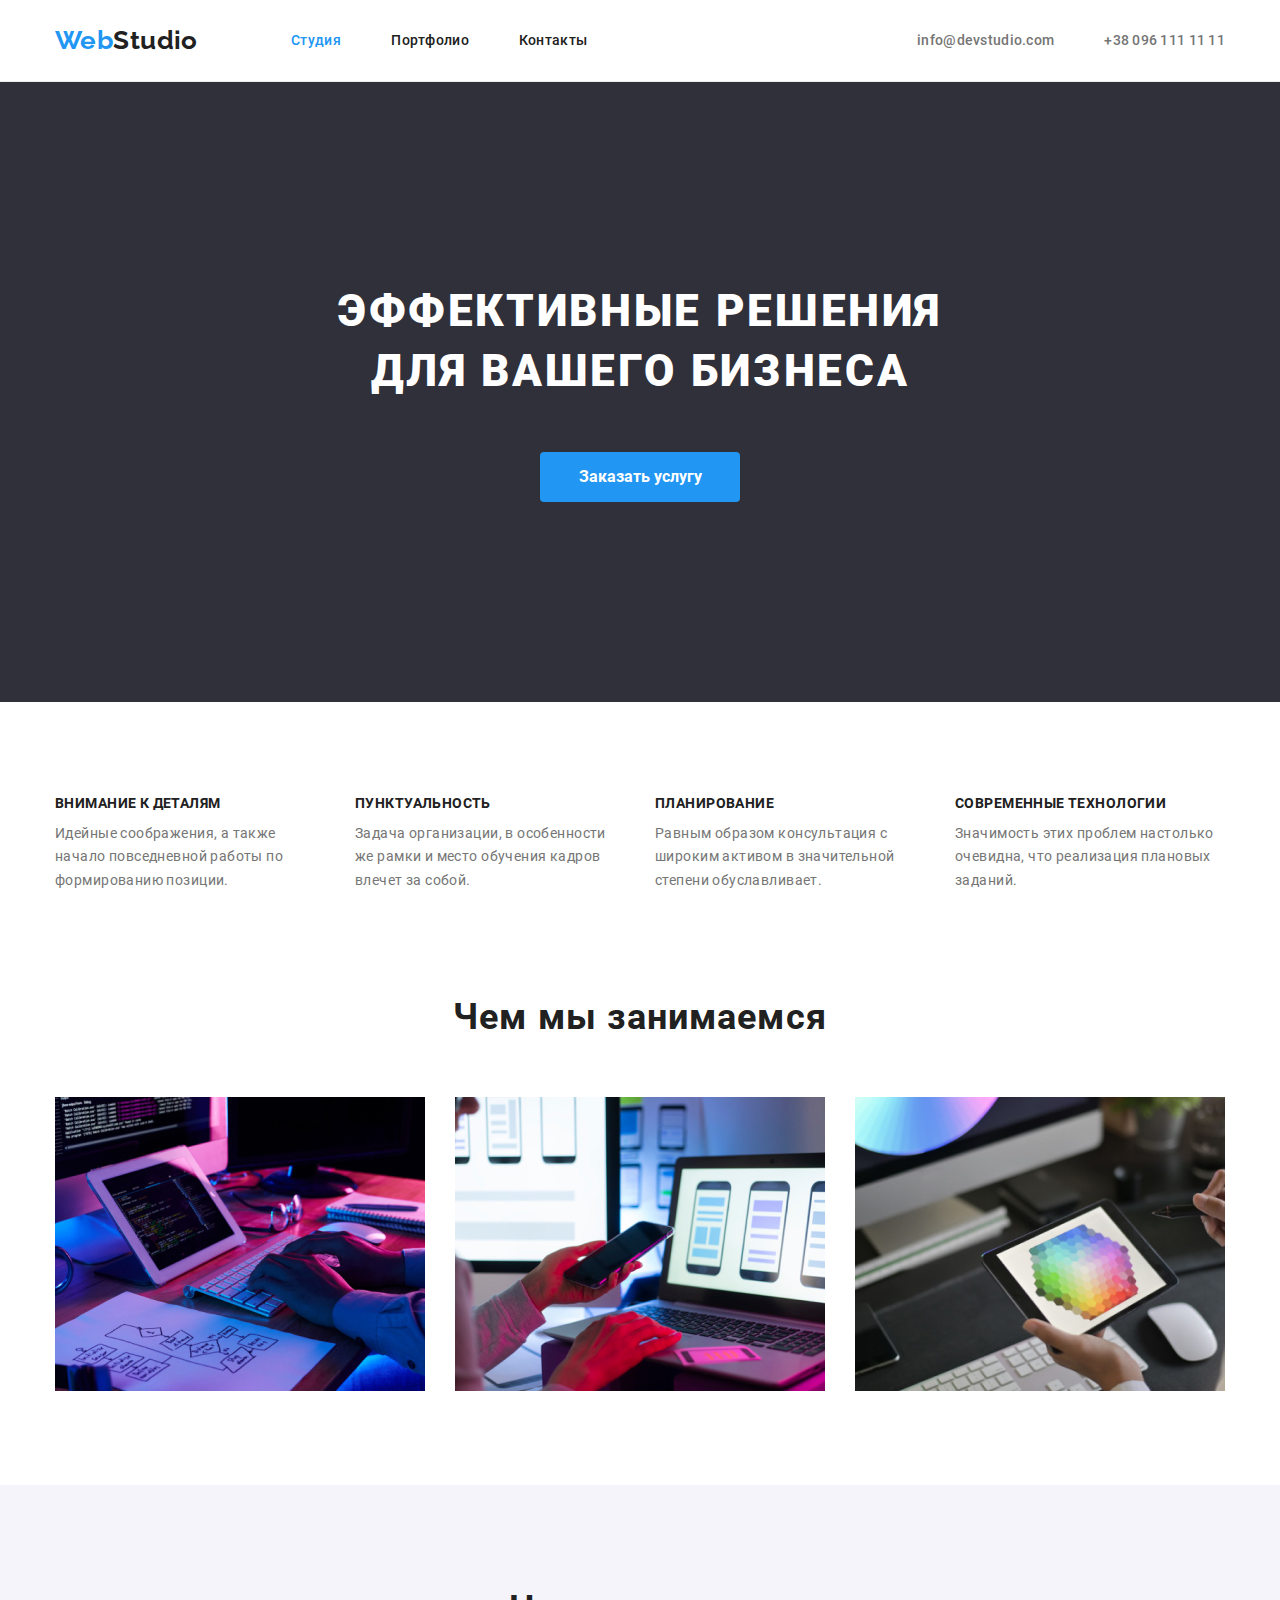
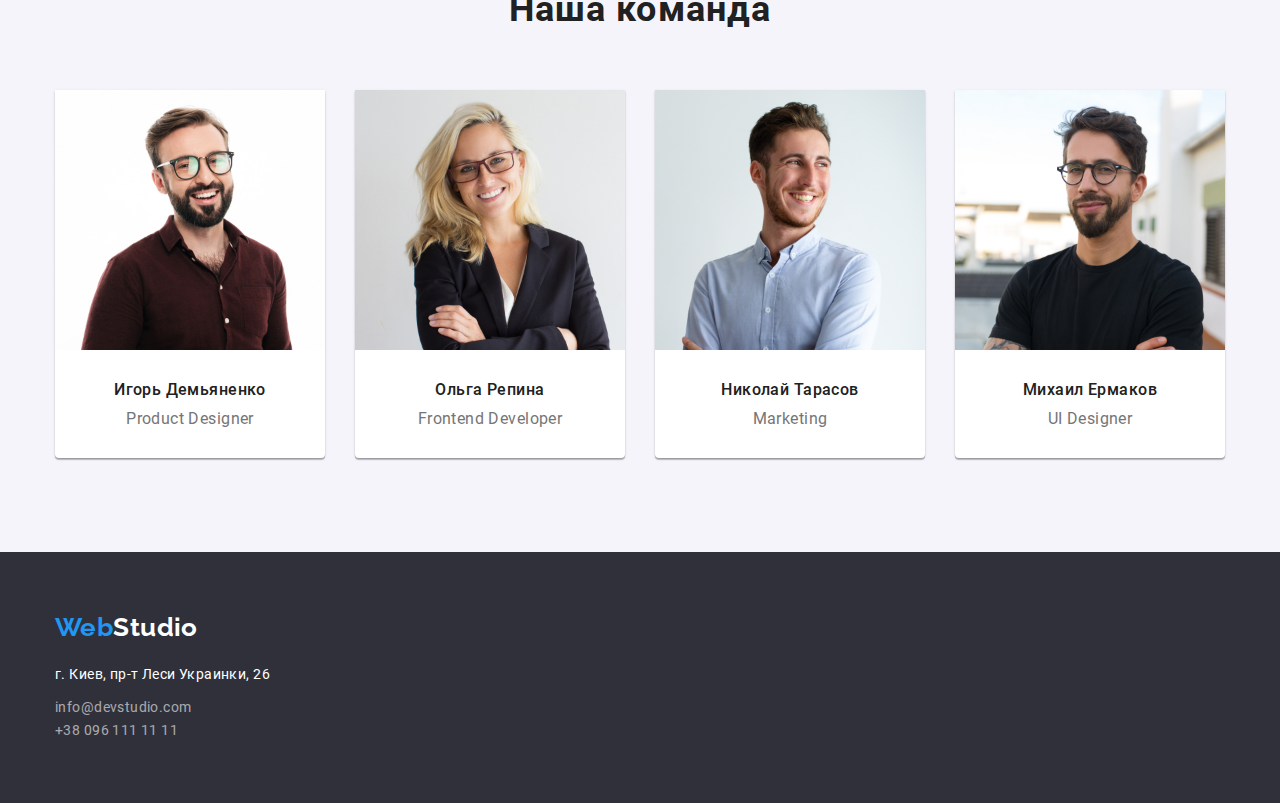
==== index.html @ 4c442d5f "добавлены страницы index.html, portfolio.html и style.css" ====
<!DOCTYPE html>
<html lang="ru">
<head>
    <meta charset="UTF-8">
    <meta name="viewport" content="width=device-width, initial-scale=1.0">
    <title>WebStudio</title>
    <link href="https://fonts.googleapis.com/css2?family=Raleway:wght@700&display=swap" rel="stylesheet">
    <link rel="stylesheet" href="https://cdnjs.cloudflare.com/ajax/libs/modern-normalize/1.0.0/modern-normalize.min.css">
    <link rel="stylesheet" href="css/style.css">
</head>
<body>
 <!--Навигация-->
    <header class="header-nav">
        <div class="container">
            <nav class="container-nav">
                <a href="index.html" class="logo-web">Web<span class="logo-studio">Studio</span></a>
                <ul class="site-nav">
                    <li class="site-nav-item"><a href="index.html" class="link site-nav-link-current">Студия</a></li>
                    <li class="site-nav-item"><a href="portofolio.html" class="link site-nav-link">Портфолио</a></li>
                    <li class="site-nav-item"><a href="#contacts" class="link site-nav-link">Контакты</a></li>
                </ul>
            </nav>   
                <ul class="header-contacts">
                    <li class="header-contacts-item"><a href="mailto:info@devstudio.com" class="link header-contacts-link">info@devstudio.com</a></li>
                    <li class="header-contacts-item"><a href="telto:+380961111111" class="link header-contacts-link">+38 096 111 11 11</a></li>
                </ul>
        </div>
    </header>
<main>
    
<!--Шапка-->

<section class="hero"> 
    <div class="container-hero">
        <h1 class="hero-title">Эффективные решения <br/>для вашего бизнеса</h1>
        <button class="hero-button">Заказать услугу</button>
    </div>
</section>

<!--Особенности-->
    <section class="details">
        <div class="container">
            <h2 hidden> Details List</h2>
            <ul class="details-list">
                <li class="item">
                    <h3 class="details-list-title">Внимание к деталям</h3>
                    <p class="details-list-descr">Идейные соображения, а также начало повседневной работы по формированию позиции.</p>
                </li>
                <li class="item">
                    <h3 class="details-list-title">Пунктуальность</h3>
                    <p class="details-list-descr">Задача организации, в особенности же рамки и место обучения кадров влечет за собой.</p>
                </li>
                <li class="item">
                    <h3 class="details-list-title">Планирование</h3>
                    <p class="details-list-descr">Равным образом консультация с широким активом в значительной степени обуславливает.</p>
                </li>
                <li class="item">
                    <h3 class="details-list-title">Современные технологии</h3>
                    <p class="details-list-descr">Значимость этих проблем настолько очевидна, что реализация плановых заданий.</p>
                </li>
            </ul>
        </div>
    </section>

<!--Чем мы занимаемся-->
<section class="works">
   <div class="container">
    <h2 class="section-title">Чем мы занимаемся</h2>
    <ul class="work-img">
        <li class="item">
            <img src="./img/img1.jpg" alt="Работа в офисе за компьютером" width="370">
        </li>
        <li class="item">
            <img src="./img/img2.jpg" alt="Веб дизайн приложений на телефон" width="370">
        </li>
        <li class="item">
            <img src="./img/img3.jpg" alt="Разработка веб дизайна на планшете" width="370">
        </li>
    </ul>
   </div> 
</section>
    
<!--Наша команда-->
<section class="section-team">
    <div class="container">
    <h2 class="section-title">Наша команда</h2>
    <ul class="team-list">
        <li class="item">
            <img src="./img/img-igor.jpg" alt="Игорь Демьяненко" width="270">
            <h3 class="team-list-title">Игорь Демьяненко</h3>
            <p class="team-list-position">Product Designer</p>
        </li>
        <li class="item">
            <img src="./img/img-olga.jpg" alt="Ольга Репина" width="270">
            <h3 class="team-list-title">Ольга Репина</h3>
            <p class="team-list-position">Frontend Developer</p>
        </li>
        <li class="item">
            <img src="./img/img-nik.jpg" alt="Николай Тарасов" width="270">
            <h3 class="team-list-title">Николай Тарасов</h3>
            <p class="team-list-position">Marketing</p>
        </li>
        <li class="item">
            <img src="./img/img-mike.jpg" alt="Михаил Ермаков" width="270">
            <h3 class="team-list-title">Михаил Ермаков</h3>
            <p class="team-list-position">UI Designer</p>
        </li>
    </ul>
    </div>
</section>

<!--Подвал страницы-->
</main>
<footer class="footer">
    <div class="container">
        <div class="footer-content">
            <a class="logo-web" href="index.html">Web<span class="logo-footer">Studio</span></a>

    <!--Контакты и адрес-->

        <address id="contacts">
            <p class="address"> г. Киев, пр-т Леси Украинки, 26 </p>
            <ul class="site-contacts">
                <li class="site-contacts-item"><a href="mailto:info@devstudio.com" class="link site-contacts-link-2">info@devstudio.com</a></li>
                <li class="site-contacts-item"><a href="telto:+380961111111" class="link site-contacts-link-2">+38 096 111 11 11</a></li>
            </ul>
        </address>
        </div>
</footer>
</body>
</html>
---- css/style.css ----
/* roboto-regular - latin_cyrillic */
@font-face {
    font-family: 'Roboto';
    font-style: normal;
    font-weight: 400;
    src: url('../fonts/roboto-v20-latin_cyrillic-regular.eot'); 
    src: local('Roboto'), local('Roboto-Regular'),
         url('../fonts/roboto-v20-latin_cyrillic-regular.eot?#iefix') format('embedded-opentype'), 
         url('../fonts/roboto-v20-latin_cyrillic-regular.woff2') format('woff2'), 
         url('../fonts/roboto-v20-latin_cyrillic-regular.woff') format('woff'), 
         url('../fonts/roboto-v20-latin_cyrillic-regular.ttf') format('truetype'), 
         url('../fonts/roboto-v20-latin_cyrillic-regular.svg#Roboto') format('svg'); 
  }
  /* roboto-500 - latin_cyrillic */
  @font-face {
    font-family: 'Roboto';
    font-style: normal;
    font-weight: 500;
    src: url('../fonts/roboto-v20-latin_cyrillic-500.eot'); 
    src: local('Roboto Medium'), local('Roboto-Medium'),
         url('../fonts/roboto-v20-latin_cyrillic-500.eot?#iefix') format('embedded-opentype'), 
         url('../fonts/roboto-v20-latin_cyrillic-500.woff2') format('woff2'), 
         url('../fonts/roboto-v20-latin_cyrillic-500.woff') format('woff'), 
         url('../fonts/roboto-v20-latin_cyrillic-500.ttf') format('truetype'), 
         url('../fonts/roboto-v20-latin_cyrillic-500.svg#Roboto') format('svg'); 
  }
  /* roboto-700 - latin_cyrillic */
  @font-face {
    font-family: 'Roboto';
    font-style: normal;
    font-weight: 700;
    src: url('../fonts/roboto-v20-latin_cyrillic-700.eot');
    src: local('Roboto Bold'), local('Roboto-Bold'),
         url('../fonts/roboto-v20-latin_cyrillic-700.eot?#iefix') format('embedded-opentype'), 
         url('../fonts/roboto-v20-latin_cyrillic-700.woff2') format('woff2'), 
         url('../fonts/roboto-v20-latin_cyrillic-700.woff') format('woff'), 
         url('../fonts/roboto-v20-latin_cyrillic-700.ttf') format('truetype'), 
         url('../fonts/roboto-v20-latin_cyrillic-700.svg#Roboto') format('svg'); 
  }
  /* roboto-900 - latin_cyrillic */
  @font-face {
    font-family: 'Roboto';
    font-style: normal;
    font-weight: 900;
    src: url('../fonts/roboto-v20-latin_cyrillic-900.eot'); 
    src: local('Roboto Black'), local('Roboto-Black'),
         url('../fonts/roboto-v20-latin_cyrillic-900.eot?#iefix') format('embedded-opentype'), 
         url('../fonts/roboto-v20-latin_cyrillic-900.woff2') format('woff2'), 
         url('../fonts/roboto-v20-latin_cyrillic-900.woff') format('woff'), 
         url('../fonts/roboto-v20-latin_cyrillic-900.ttf') format('truetype'), 
         url('../fonts/roboto-v20-latin_cyrillic-900.svg#Roboto') format('svg'); 
  }

:root {
    --main-text-color:#757575;
    --accent-color:  #2196F3;
    --black: #212121;
    --white: #FFFFFF;
    --dark-bg: #2F303A;
    --grey-bg: #F5F4FA;
   }

 html{
    box-sizing: border-box;
}

*,*::before,
*::after{
    box-sizing: inherit;
}

* {
    margin: 0;
    padding: 0;
}

body{
    font-family: "Roboto", sans-serif;
    font-size: 14px;
    line-height: 1.71;
    letter-spacing: 0.03em;
    
    color: var(--main-text-color);
    align-items: center;
    text-align: center;
}

li{
    list-style: none;
}

.container{
    margin-left: auto;
    margin-right: auto;
    width: 1200px;
    padding-left: 15px;
    padding-right: 15px;    
}

.header-nav{
    padding-top: 25px;
    padding-bottom: 25px;

    background-color: var(--white);
    border-bottom: 1px solid #ECECEC;
}

.link {
    color: inherit;
    text-decoration: none;
}

.link:hover,
.link:focus {
    color: var(--accent-color);
}

.section-title {
    font-weight: bold;
    font-size: 36px;
    margin-bottom: 50px;
    line-height: 1.67;
    text-align: center;
    letter-spacing: 0.03em;
   
    color: var(--black);
}

img {
    display: block;
    height: auto;
    }

    /*logo*/

.logo-web {
    display: flex;
       
    font-family: "Raleway", sans-serif;
    font-weight: bold;
    font-size: 26px;
    line-height: 1.19;

    color: var(--accent-color); 
    list-style: none;  
    text-decoration: none; 
}

.header-nav .container{
    display: flex;
    align-items: center;

}

.container-nav{
    display: flex;
    align-items: center;

    background-color: var(--white);
}

.logo-studio{
    color: var(--black);
}

.logo-footer{
    color: var(--white);
}
    /*site navigation header*/
.site-nav{
    display: flex;
    margin-left:93px;
}

.site-nav-link {
    font-weight: 500;
    font-size: 14px;
    line-height: 1.14;
    letter-spacing: 0.02em;
    
    color: var(--black);
}

.site-nav-link-current {
    color: var(--accent-color);
}

.site-nav-item{
    display: block;
    margin-right: 50px;
    font-weight: 500;
}

.site-nav-item:last-child{
    margin: 0px;
}    

/*contacts*/

.header-contacts{
    display: flex;
    margin-left: auto;
}

.header-contacts-item:not(:last-child){
    margin-right: 50px;
}

.header-contacts-link {
    font-style: normal;
    font-weight: 500;
    font-size: 14px;
    line-height: 1.14;
    letter-spacing: 0.02em;

}
.site-contacts{
    display: flex;
    flex-direction: column;
    text-align: left;
    margin-top: 9px;
}


.site-contacts-link {
    font-style: normal;
    font-weight: 500;
    font-size: 14px;
    line-height: 1.14;
    letter-spacing: 0.02em;

}
.site-contacts-link-2{
    font-style: normal;
    font-size: 14px;
    line-height: 1.71;
    color: rgba(255, 255, 255, 0.6);
}
    /* hero */
.hero-title {
    font-weight: 900;
    font-size: 44px;
    line-height: 1.36;
     /*text-align: center;*/
    letter-spacing: 0.06em;
    text-transform: uppercase;
    color: var(--white);
    margin-top: 0px;
    margin-bottom: 50px;
}
    
.hero-button{
    font-family: "Roboto", sans-serif;
    color: var(--white);
    background-color: var(--accent-color);
    display: inline-block;
    text-decoration: none;
    font-weight: 700;
    font-size: 16px;
    line-height: 1.87;
    /* text bg */
    align-items: center;
    /*text-align: center;*/
    border-radius: 4px;
    border:none;
    padding: 10px 32px;
    height: 50px;
    min-width: 200px;
}

.hero{
    text-align: center;
    padding-top: 200px;
    padding-bottom: 200px;

    background-color: var(--dark-bg);
}
footer{
    padding-top: 60px;
    padding-bottom: 60px;

    background-color: var(--dark-bg);
}

    /*Details List*/
.details{
    padding-top: 94px;
    padding-bottom: 94px;
}

.details-list{
    display: flex;
    flex-wrap: wrap;
}

.details-list-title{
    font-weight: bold;
    font-size: 14px;
    line-height: 1.14;
    text-transform: uppercase;
    text-align: left;
    margin-top: 0px;
    margin-bottom: 10px;
    
    color: var(--black)
}

.details-list-descr{
    margin: 0;
    font-weight: 400;
    font-size: 14px;
    line-height: 1.71;
    letter-spacing: 0.03em;
    width: 270px;
    text-align: left;
}

.details-list .item{
    width: 270px;
    margin-right: 30px;
}

.details-list .item:last-child{
    margin-right: 0px;
}

/* Team list*/

.team-list{
    display: flex;
    flex-wrap: wrap;
    justify-content: space-between;
    padding: 0;
}    
    
.team-list .item{
   background-color: var(--white);
   padding-bottom: 30px;

    box-shadow: 0px 1px 3px rgba(0, 0, 0, 0.12), 0px 1px 1px rgba(0, 0, 0, 0.14), 0px 2px 1px rgba(0, 0, 0, 0.2);
    border-radius: 0px 0px 4px 4px;
}

.team-list-title{
    font-weight: 500;
    font-size: 16px;
    line-height: 1.19;
    margin-bottom: 10px;
    margin-top: 30px;
    
    color: var(--black);
}

.team-list-position{
    font-size: 16px;
    line-height: 1.19; 
    }


    /*Bg Team list*/    
.section-team {
    padding-bottom: 94px;
    padding-top: 94px;
    
    background-color: var(--grey-bg);
}

    /*address*/
.address{
    display: flex;
    flex-direction: column;
    font-style: normal;
    font-size: 14px;
    line-height: 1.71;
    text-align: left;

    color: var(--white);
}
.contacts{
    margin-top: 20px;
}

.footer-content{
    width: 270px;
}

.footer .logo-web{
    margin-bottom: 20px;
}

.footer .site-contacts-link-2{
    margin-bottom: 9px;
}

.project-types-button{
    font-family: "Roboto", sans-serif;
    font-weight: 500;
    font-size: 16px;
    line-height: 1.62;
    color:var(--black);
/* button project types bg */
   background-color: var(--grey-bg);
   border-radius: 4px;
   border:none;
   padding: 6px 22px;
}

.project-types-button:hover,
.project-types-button:focus{
    background-color: var(--accent-color);
    color: var(--white);
}

.project-name{
    font-weight: bold;
    font-size: 18px;
    line-height: 2;
    letter-spacing: 0.06em;
    color: var(--black);
}

.project-class{
    font-size: 16px;
    line-height: 1.87;
}
.work-img{
    display: flex;
    justify-content: space-between;   
}
.work-img .item {
    display: inline-block;
}

.works{
    padding-bottom: 94px;
}

.projects{
    padding-top: 94px;
    padding-bottom: 94px;
}

.project-types-list{
    display: flex;
    justify-content: center;
    margin-bottom: 50px;
}
.project-types-list .item-btn:not(:last-child){
    margin-right: 8px;
}

.project-img{
    display: flex;
    flex-wrap: wrap;
    justify-content: space-between;

    padding: 0;
    list-style: none;
}

.project-img .item{
      
}

.project-content{
    text-align: left;
    padding: 20px 24px;
    margin-bottom: 30px;

    border-right: 1px solid #EEEEEE;
    border-bottom: 1px solid #EEEEEE;
    border-left: 1px solid #EEEEEE;   
}
.project-img .item:nth-child(3n){
    margin-right: 0px;
}

.project-img .item:nth-last-child(-n + 3) {
    margin-bottom: 0px;
}
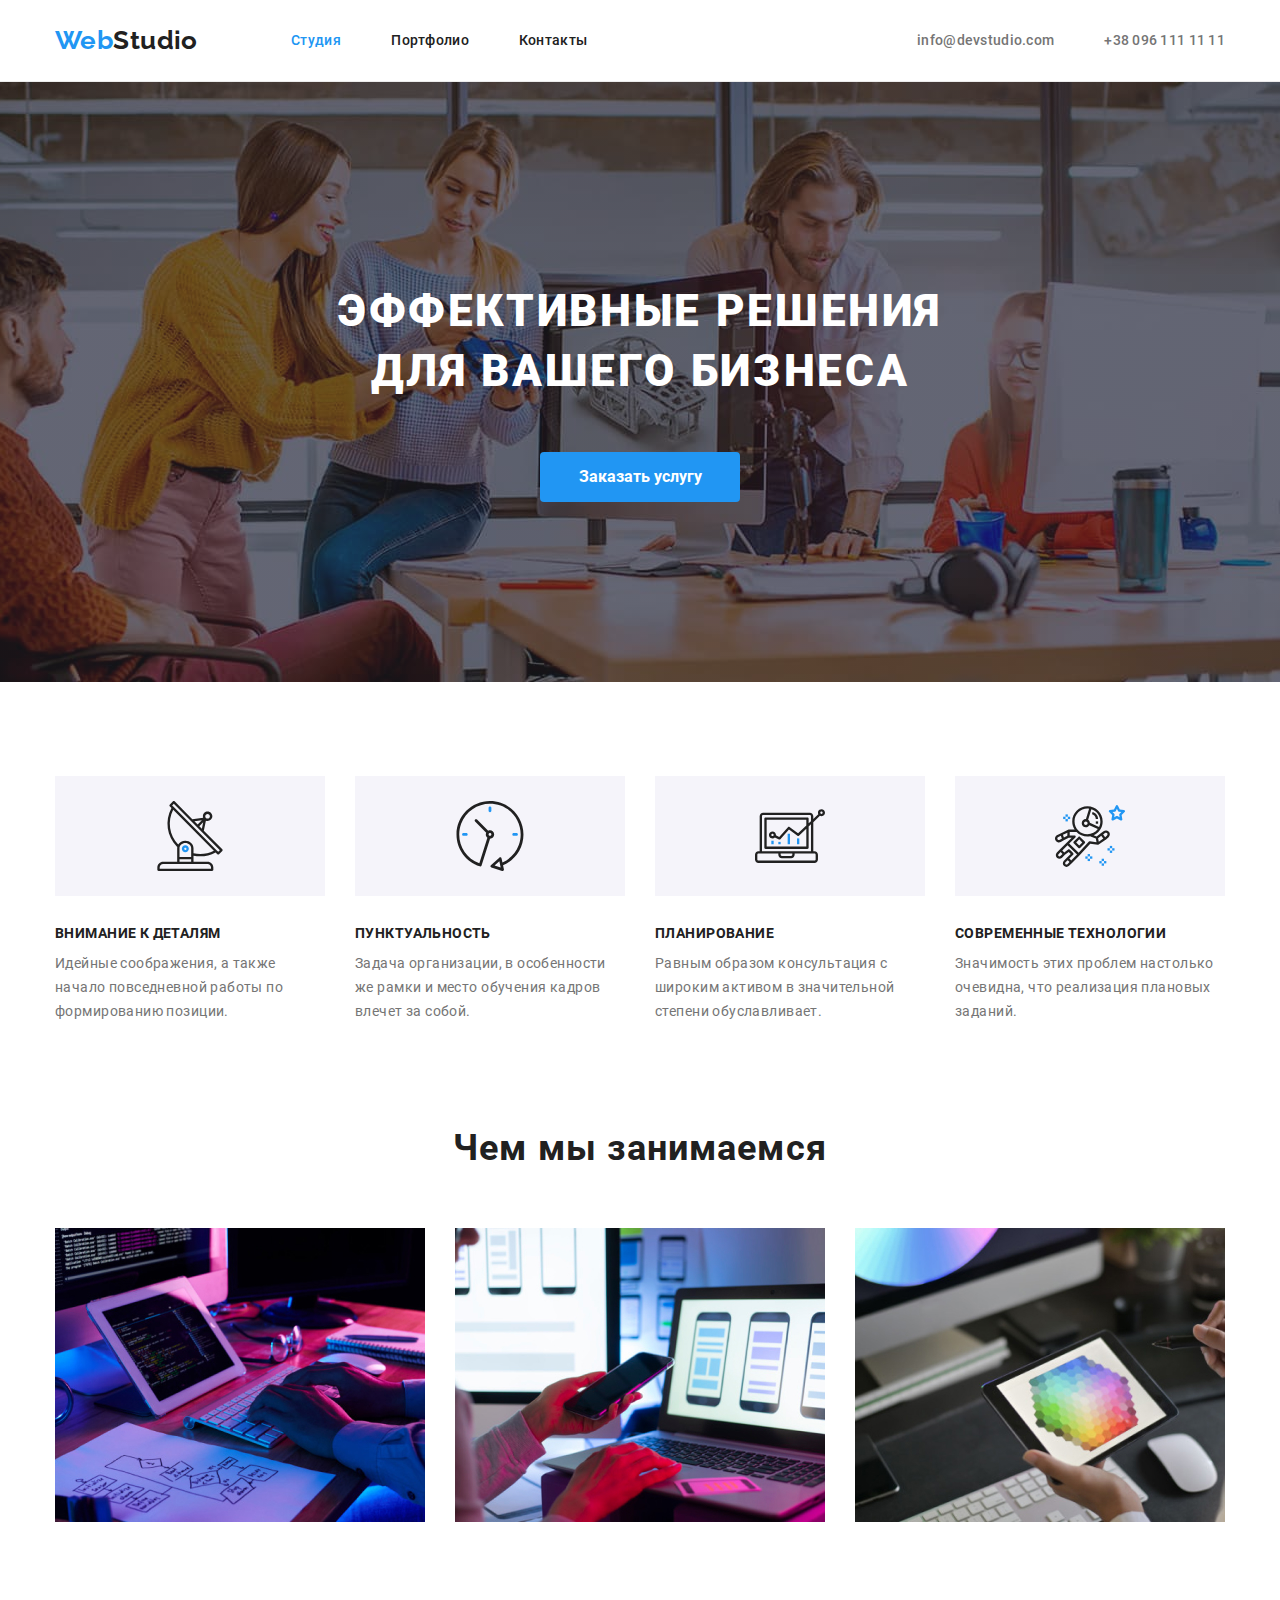
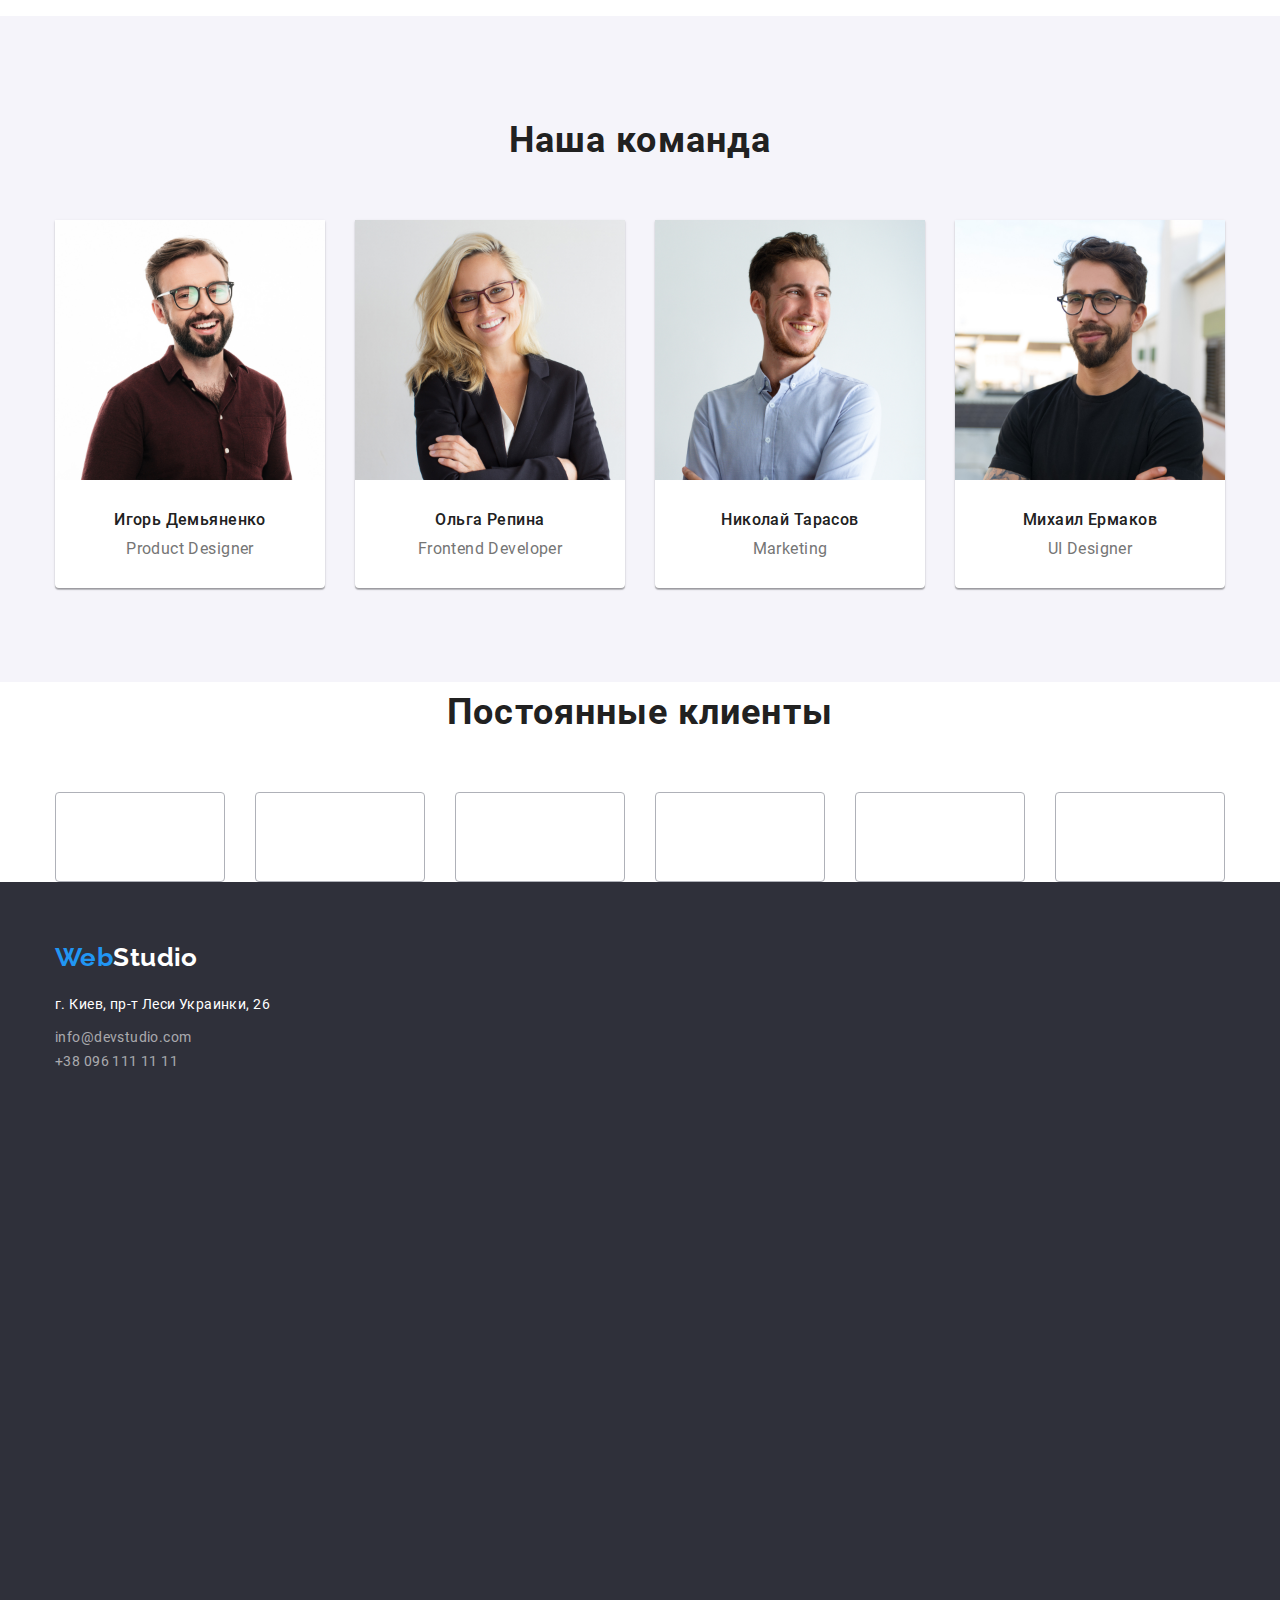
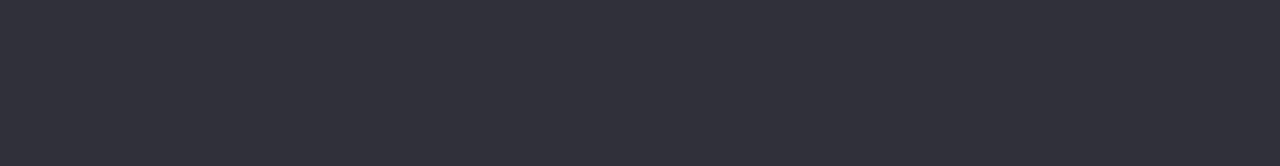
==== commit 85a2bce6: "футер с линками" ====
--- a/index.html
+++ b/index.html
@@ -21,7 +21,11 @@
                 </ul>
             </nav>   
                 <ul class="header-contacts">
-                    <li class="header-contacts-item"><a href="mailto:info@devstudio.com" class="link header-contacts-link">info@devstudio.com</a></li>
+                    <li class="header-contacts-item">
+                        <a href="mailto:info@devstudio.com" class="link header-contacts-link">info@devstudio.com
+                        </a>
+                        
+                    </li>
                     <li class="header-contacts-item"><a href="telto:+380961111111" class="link header-contacts-link">+38 096 111 11 11</a></li>
                 </ul>
         </div>
@@ -109,8 +113,60 @@
     </div>
 </section>
 
+ <!-- Clients -->
+        <section class="section clients">
+            <div class="container">
+                <h2 class="section-title">Постоянные клиенты</h2>
+
+                <ul class="clients-list list">
+                    <li class="item">
+                        <a href="#" class="clients-link link">
+                            <svg class="icon" width="44" height="50">
+                                <use href="./images/sprite.svg#icon-client-logo-1"></use>
+                            </svg>
+                        </a>
+                    </li>
+                    <li class="item">
+                        <a href="#" class="clients-link link">
+                            <svg class="icon" width="40" height="52">
+                                <use href="./images/sprite.svg#icon-client-logo-2"></use>
+                            </svg>
+                        </a>
+                    </li>
+                    <li class="item">
+                        <a href="#" class="clients-link link">
+                            <svg class="icon" width="42" height="42">
+                                <use href="./images/sprite.svg#icon-client-logo-3"></use>
+                            </svg>
+                        </a>
+                    </li>
+                    <li class="item">
+                        <a href="#" class="clients-link link">
+                            <svg class="icon" width="80" height="42">
+                                <use href="./images/sprite.svg#icon-client-logo-4"></use>
+                            </svg>
+                        </a>
+                    </li>
+                    <li class="item">
+                        <a href="#" class="clients-link link">
+                            <svg class="icon" width="60" height="48">
+                                <use href="./images/sprite.svg#icon-client-logo-5"></use>
+                            </svg>
+                        </a>
+                    </li>
+                    <li class="item">
+                        <a href="#" class="clients-link link">
+                            <svg class="icon" width="88" height="46">
+                                <use href="./images/sprite.svg#icon-client-logo-6"></use>
+                            </svg>
+                        </a>
+                    </li>
+                </ul>
+            </div>
+        </section>
+    </main>
 <!--Подвал страницы-->
-</main>
+
 <footer class="footer">
     <div class="container">
         <div class="footer-content">
@@ -126,6 +182,40 @@
             </ul>
         </address>
         </div>
+        
+        <div class="social-links">
+            <ul class="social icons">
+                <li class="social-item">
+                    <a class="social-link footer-social link" href="https://www.instagram.com/" target="blank"> 
+                        <svg class="icon" >
+                            <use href="./images/sprite.svg#icon-instagram"></use>
+                        </svg>
+                    </a>
+                </li>
+                <li class="social-item">
+                    <a class="social-link footer-social link" href="https://twitter.com/?lang=uk" target="blank"> 
+                        <svg class="icon">
+                            <use href="./images/sprite.svg#icon-twitter"></use>
+                        </svg>
+                    </a>
+                </li>
+                <li class="social-item">
+                    <a class="social-link footer-social link" href="https://www.facebook.com/" target="blank"> 
+                        <svg class="icon" >
+                            <use href="./images/sprite.svg#icon-facebook"></use>
+                        </svg>
+                    </a>
+                </li>
+                <li class="social-item">
+                    <a class="social-link footer-social link" href="https://www.linkedin.com/" target="blank"> 
+                        <svg class="icon" >
+                            <use href="./images/sprite.svg#icon-linkedin"></use>
+                        </svg>
+                    </a>
+                </li>
+            </ul>
+        </div>
+    </div>
 </footer>
 </body>
 </html>--- a/css/style.css
+++ b/css/style.css
@@ -58,6 +58,7 @@
     --white: #FFFFFF;
     --dark-bg: #2F303A;
     --grey-bg: #F5F4FA;
+    --icon-fill-color: #afb1b8;
    }
 
  html{
@@ -269,11 +270,27 @@
 }
 
 .hero{
-    text-align: center;
+    height: 600px;
+    max-width: 1600px;
+    margin-left: auto;
+    margin-right: auto;
+    
     padding-top: 200px;
     padding-bottom: 200px;
 
+    text-align: center;
+
     background-color: var(--dark-bg);
+
+      background-image: linear-gradient(
+      to right,
+      rgba(47, 48, 58, 0.4),
+      rgba(47, 48, 58, 0.4)
+    ), url(../img/hero-background.jpg);
+
+    background-repeat: no-repeat;
+    background-position: center;
+    background-size: cover;
 }
 footer{
     padding-top: 60px;
@@ -324,6 +341,35 @@
     margin-right: 0px;
 }
 
+.details-list .item::before{
+    display: flex;
+    content:'';
+    width: 270px;
+    height: 120px;  
+
+    margin-bottom: 30px;
+    
+    background-repeat: no-repeat;
+    background-position: center;
+    background-color: var(--grey-bg);
+   }
+
+   .details-list .item:nth-child(1)::before{
+       background-image: url(../img/icons-1-page/antenna\ 1.svg);
+   }
+
+   .details-list .item:nth-child(2)::before{
+    background-image: url(../img/icons-1-page/clock\ 1.svg);
+    }
+
+    .details-list .item:nth-child(3)::before{
+    background-image: url(../img/icons-1-page/diagram\ 1.svg);
+    }
+
+    .details-list .item:nth-child(4)::before{
+        background-image: url(../img/icons-1-page/astronaut\ 1.svg)
+    }
+
 /* Team list*/
 
 .team-list{
@@ -365,6 +411,48 @@
     background-color: var(--grey-bg);
 }
 
+/* Clients */
+
+.clients-list {
+    display: flex;
+    flex-wrap: wrap;
+  }
+  
+  .clients-list .item {
+    margin-right: 30px;
+    margin-bottom: 30px;
+  }
+  
+  .clients-list .item:nth-child(6n) {
+    margin-right: 0;
+  }
+  
+  .clients-list .item:nth-last-child(-n + 6) {
+    margin-bottom: 0;
+  }
+  
+  .clients-link {
+    display: flex;
+    align-items: center;
+    justify-content: center;
+  
+    width: 170px;
+    height: 90px;
+    border: 1px solid var(--icon-fill-color);
+    border-radius: 4px;
+  
+    color: var(--icon-fill-color);
+  }
+  
+  .clients-link .icon {
+    fill: currentColor;
+  }
+  
+  .clients-link:hover,
+  .clients-link:focus {
+    border-color: var(--accent-color);
+    color: var(--accent-color);
+  }
     /*address*/
 .address{
     display: flex;
@@ -458,10 +546,6 @@
     list-style: none;
 }
 
-.project-img .item{
-      
-}
-
 .project-content{
     text-align: left;
     padding: 20px 24px;
@@ -478,3 +562,13 @@
 .project-img .item:nth-last-child(-n + 3) {
     margin-bottom: 0px;
 }
+
+
+.social-links{
+    display: flex;
+    justify-content: center;
+}
+
+.social-item .link{
+    fill: red;
+}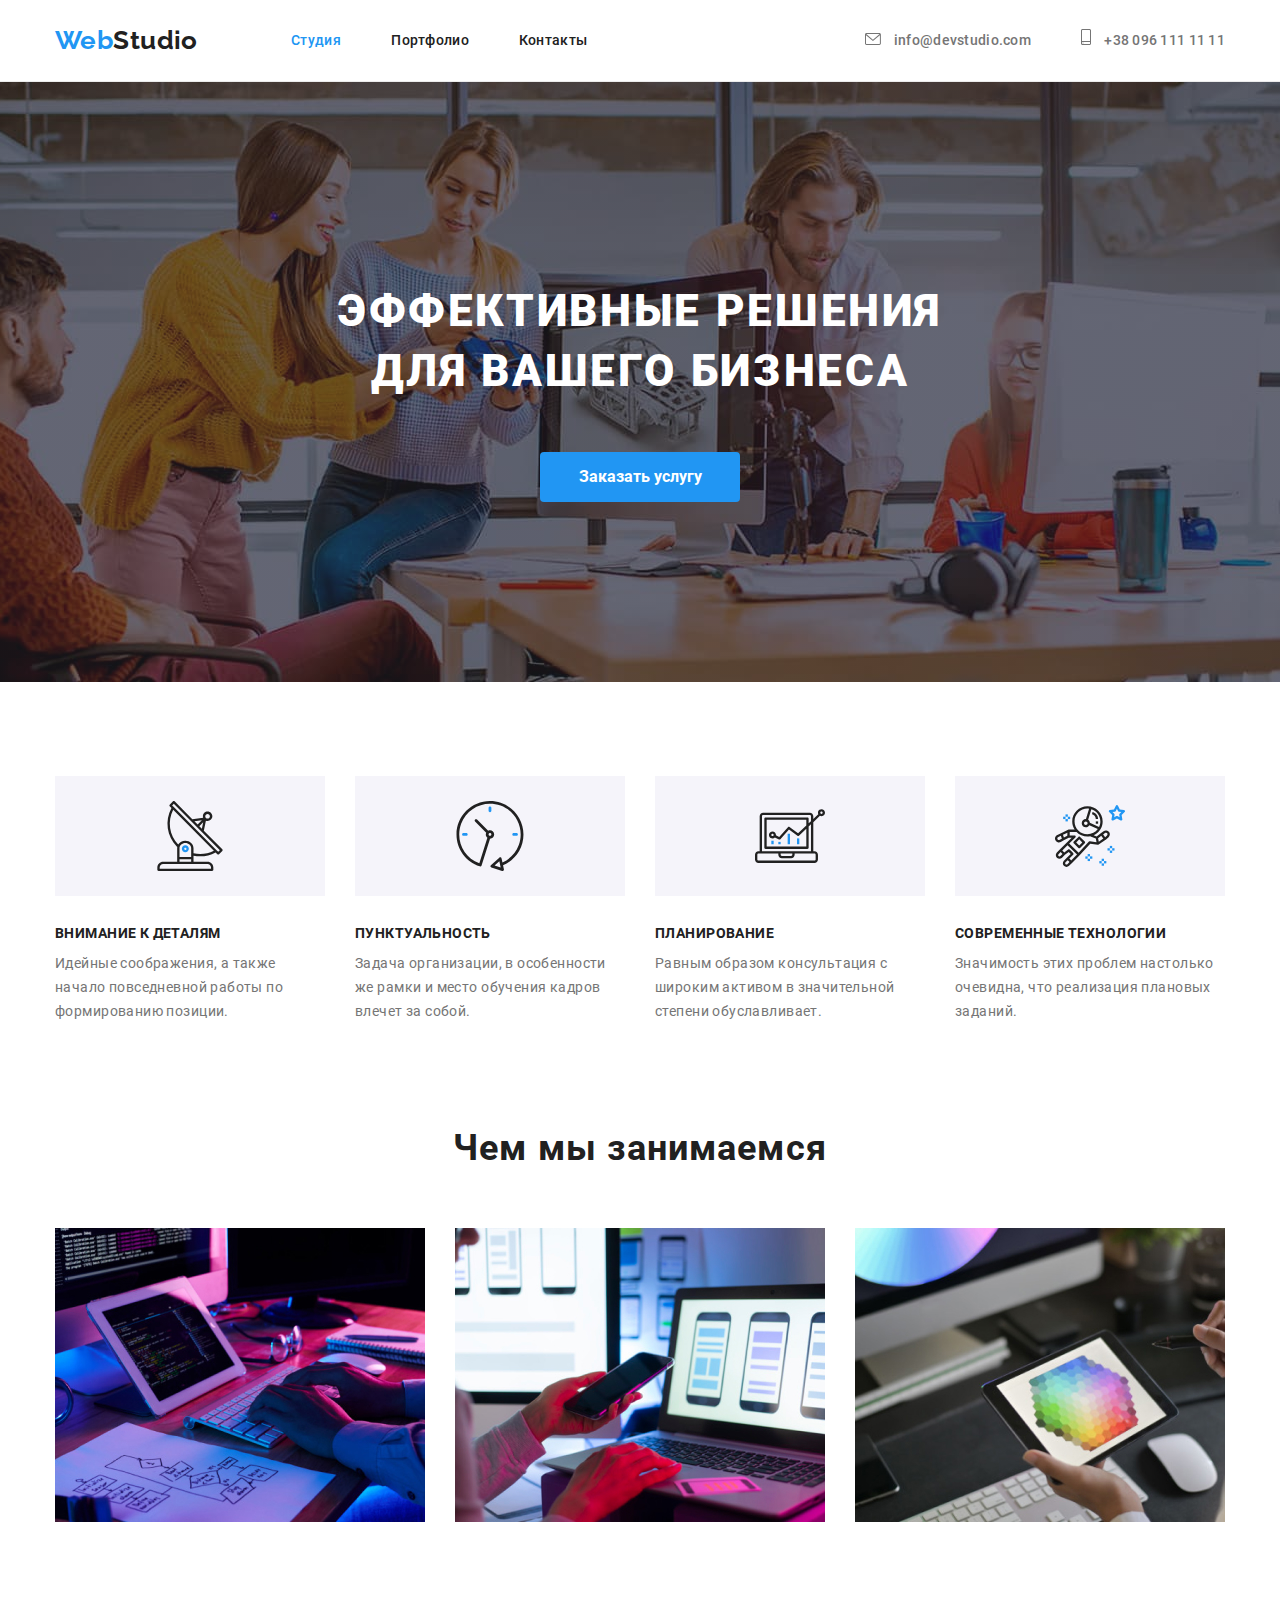
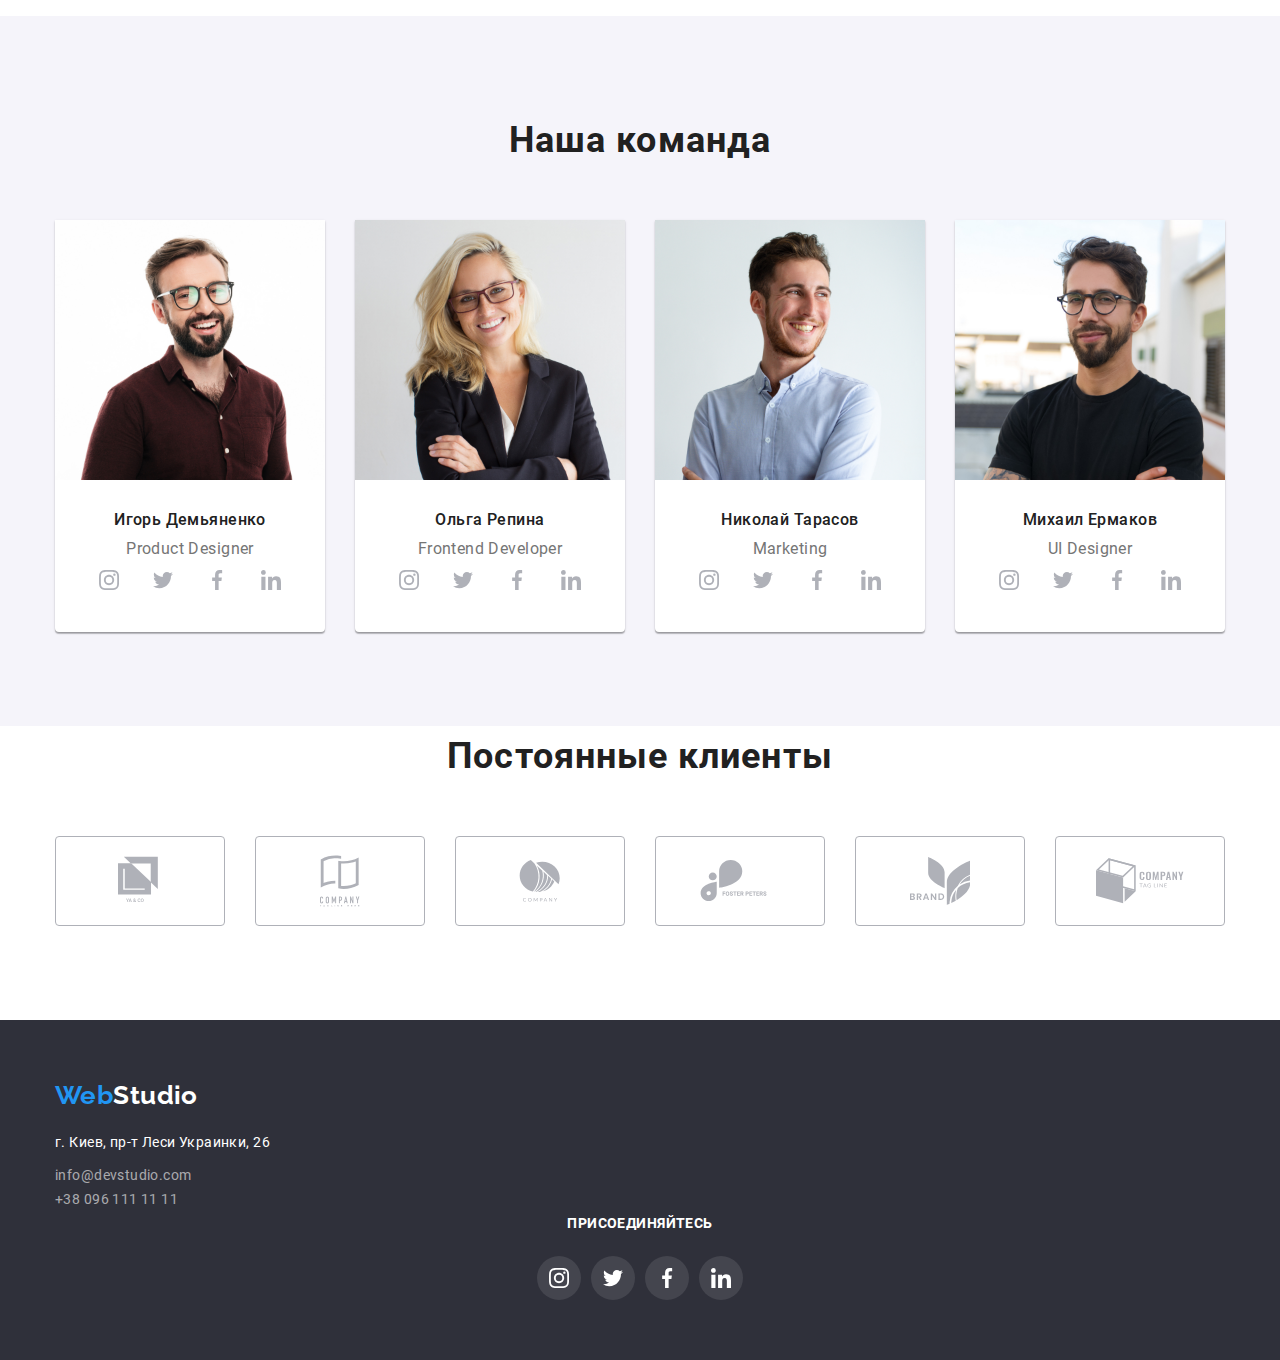
==== commit 8c90eb2f: "social links team" ====
--- a/index.html
+++ b/index.html
@@ -22,11 +22,18 @@
             </nav>   
                 <ul class="header-contacts">
                     <li class="header-contacts-item">
-                        <a href="mailto:info@devstudio.com" class="link header-contacts-link">info@devstudio.com
-                        </a>
-                        
-                    </li>
-                    <li class="header-contacts-item"><a href="telto:+380961111111" class="link header-contacts-link">+38 096 111 11 11</a></li>
+                        <a href="mailto:info@devstudio.com" class="link header-contacts-link">
+                            <svg class="icon" width="16" height="12">
+                                <use href="./img/sprite.svg#icon-envelope"></use>
+                            </svg>
+                            info@devstudio.com</a>
+                    </li>
+                    <li class="header-contacts-item"><a href="telto:+380961111111" class="link header-contacts-link">
+                        <svg class="icon" width="10" height="16">
+                            <use href="./img/sprite.svg#icon-smartphone"></use>
+                        </svg>
+                        +38 096 111 11 11</a>
+                    </li>
                 </ul>
         </div>
     </header>
@@ -93,21 +100,141 @@
             <img src="./img/img-igor.jpg" alt="Игорь Демьяненко" width="270">
             <h3 class="team-list-title">Игорь Демьяненко</h3>
             <p class="team-list-position">Product Designer</p>
+            <ul class="social-list list">
+                <li class="social-item">
+                    <a href="#" class="social-link link">
+                        <svg class="icon" width="20" height="20">
+                            <use href="./img/sprite.svg#icon-instagram"></use>
+                        </svg>
+                    </a>
+                </li>
+                <li class="social-item">
+                    <a href="#" class="social-link link">
+                        <svg class="icon" width="20" height="20">
+                            <use href="./img/sprite.svg#icon-twitter"></use>
+                        </svg>
+                    </a>
+                </li>
+                <li class="social-item">
+                    <a href="#" class="social-link link">
+                        <svg class="icon" width="20" height="20">
+                            <use href="./img/sprite.svg#icon-facebook"></use>
+                        </svg>
+                    </a>
+                </li>
+                <li class="social-item">
+                    <a href="#" class="social-link link">
+                        <svg class="icon" width="20" height="20">
+                            <use href="./img/sprite.svg#icon-linkedin"></use>
+                        </svg>
+                    </a>
+                </li>
+            </ul>
         </li>
         <li class="item">
             <img src="./img/img-olga.jpg" alt="Ольга Репина" width="270">
             <h3 class="team-list-title">Ольга Репина</h3>
             <p class="team-list-position">Frontend Developer</p>
+            <ul class="social-list list">
+                <li class="social-item">
+                    <a href="#" class="social-link link">
+                        <svg class="icon" width="20" height="20">
+                            <use href="./img/sprite.svg#icon-instagram"></use>
+                        </svg>
+                    </a>
+                </li>
+                <li class="social-item">
+                    <a href="#" class="social-link link">
+                        <svg class="icon" width="20" height="20">
+                            <use href="./img/sprite.svg#icon-twitter"></use>
+                        </svg>
+                    </a>
+                </li>
+                <li class="social-item">
+                    <a href="#" class="social-link link">
+                        <svg class="icon" width="20" height="20">
+                            <use href="./img/sprite.svg#icon-facebook"></use>
+                        </svg>
+                    </a>
+                </li>
+                <li class="social-item">
+                    <a href="#" class="social-link link">
+                        <svg class="icon" width="20" height="20">
+                            <use href="./img/sprite.svg#icon-linkedin"></use>
+                        </svg>
+                    </a>
+                </li>
+            </ul>
         </li>
         <li class="item">
             <img src="./img/img-nik.jpg" alt="Николай Тарасов" width="270">
             <h3 class="team-list-title">Николай Тарасов</h3>
             <p class="team-list-position">Marketing</p>
+            <ul class="social-list list">
+                <li class="social-item">
+                    <a href="#" class="social-link link">
+                        <svg class="icon" width="20" height="20">
+                            <use href="./img/sprite.svg#icon-instagram"></use>
+                        </svg>
+                    </a>
+                </li>
+                <li class="social-item">
+                    <a href="#" class="social-link link">
+                        <svg class="icon" width="20" height="20">
+                            <use href="./img/sprite.svg#icon-twitter"></use>
+                        </svg>
+                    </a>
+                </li>
+                <li class="social-item">
+                    <a href="#" class="social-link link">
+                        <svg class="icon" width="20" height="20">
+                            <use href="./img/sprite.svg#icon-facebook"></use>
+                        </svg>
+                    </a>
+                </li>
+                <li class="social-item">
+                    <a href="#" class="social-link link">
+                        <svg class="icon" width="20" height="20">
+                            <use href="./img/sprite.svg#icon-linkedin"></use>
+                        </svg>
+                    </a>
+                </li>
+            </ul>
         </li>
         <li class="item">
             <img src="./img/img-mike.jpg" alt="Михаил Ермаков" width="270">
             <h3 class="team-list-title">Михаил Ермаков</h3>
             <p class="team-list-position">UI Designer</p>
+            <ul class="social-list list">
+                <li class="social-item">
+                    <a href="#" class="social-link link">
+                        <svg class="icon" width="20" height="20">
+                            <use href="./img/sprite.svg#icon-instagram"></use>
+                        </svg>
+                    </a>
+                </li>
+                <li class="social-item">
+                    <a href="#" class="social-link link">
+                        <svg class="icon" width="20" height="20">
+                            <use href="./img/sprite.svg#icon-twitter"></use>
+                        </svg>
+                    </a>
+                </li>
+                <li class="social-item">
+                    <a href="#" class="social-link link">
+                        <svg class="icon" width="20" height="20">
+                            <use href="./img/sprite.svg#icon-facebook"></use>
+                        </svg>
+                    </a>
+                </li>
+                <li class="social-item">
+                    <a href="#" class="social-link link">
+                        <svg class="icon" width="20" height="20">
+                            <use href="./img/sprite.svg#icon-linkedin"></use>
+                        </svg>
+                    </a>
+                </li>
+            </ul>
         </li>
     </ul>
     </div>
@@ -122,42 +249,42 @@
                     <li class="item">
                         <a href="#" class="clients-link link">
                             <svg class="icon" width="44" height="50">
-                                <use href="./images/sprite.svg#icon-client-logo-1"></use>
+                                <use href="./img/sprite.svg#icon-client1"></use>
                             </svg>
                         </a>
                     </li>
                     <li class="item">
                         <a href="#" class="clients-link link">
                             <svg class="icon" width="40" height="52">
-                                <use href="./images/sprite.svg#icon-client-logo-2"></use>
+                                <use href="./img/sprite.svg#icon-client2"></use>
                             </svg>
                         </a>
                     </li>
                     <li class="item">
                         <a href="#" class="clients-link link">
                             <svg class="icon" width="42" height="42">
-                                <use href="./images/sprite.svg#icon-client-logo-3"></use>
+                                <use href="./img/sprite.svg#icon-client3"></use>
                             </svg>
                         </a>
                     </li>
                     <li class="item">
                         <a href="#" class="clients-link link">
                             <svg class="icon" width="80" height="42">
-                                <use href="./images/sprite.svg#icon-client-logo-4"></use>
+                                <use href="./img/sprite.svg#icon-client4"></use>
                             </svg>
                         </a>
                     </li>
                     <li class="item">
                         <a href="#" class="clients-link link">
                             <svg class="icon" width="60" height="48">
-                                <use href="./images/sprite.svg#icon-client-logo-5"></use>
+                                <use href="./img/sprite.svg#icon-client5"></use>
                             </svg>
                         </a>
                     </li>
                     <li class="item">
                         <a href="#" class="clients-link link">
                             <svg class="icon" width="88" height="46">
-                                <use href="./images/sprite.svg#icon-client-logo-6"></use>
+                                <use href="./img/sprite.svg#icon-client6"></use>
                             </svg>
                         </a>
                     </li>
@@ -183,33 +310,35 @@
         </address>
         </div>
         
-        <div class="social-links">
-            <ul class="social icons">
-                <li class="social-item">
-                    <a class="social-link footer-social link" href="https://www.instagram.com/" target="blank"> 
-                        <svg class="icon" >
-                            <use href="./images/sprite.svg#icon-instagram"></use>
-                        </svg>
-                    </a>
-                </li>
-                <li class="social-item">
-                    <a class="social-link footer-social link" href="https://twitter.com/?lang=uk" target="blank"> 
-                        <svg class="icon">
-                            <use href="./images/sprite.svg#icon-twitter"></use>
-                        </svg>
-                    </a>
-                </li>
-                <li class="social-item">
-                    <a class="social-link footer-social link" href="https://www.facebook.com/" target="blank"> 
-                        <svg class="icon" >
-                            <use href="./images/sprite.svg#icon-facebook"></use>
-                        </svg>
-                    </a>
-                </li>
-                <li class="social-item">
-                    <a class="social-link footer-social link" href="https://www.linkedin.com/" target="blank"> 
-                        <svg class="icon" >
-                            <use href="./images/sprite.svg#icon-linkedin"></use>
+        <div class="social">
+            <b class="footer-text">Присоединяйтесь</b>
+
+            <ul class="social-list list">
+                <li class="social-item">
+                    <a href="#" class="social-link footer-social link">
+                        <svg class="icon" width="20" height="20">
+                            <use href="./img/sprite.svg#icon-instagram"></use>
+                        </svg>
+                    </a>
+                </li>
+                <li class="social-item">
+                    <a href="#" class="social-link footer-social link">
+                        <svg class="icon" width="20" height="20">
+                            <use href="./img/sprite.svg#icon-twitter"></use>
+                        </svg>
+                    </a>
+                </li>
+                <li class="social-item">
+                    <a href="#" class="social-link footer-social link">
+                        <svg class="icon" width="20" height="20">
+                            <use href="./img/sprite.svg#icon-facebook"></use>
+                        </svg>
+                    </a>
+                </li>
+                <li class="social-item">
+                    <a href="#" class="social-link footer-social link">
+                        <svg class="icon" width="20" height="20">
+                            <use href="./img/sprite.svg#icon-linkedin"></use>
                         </svg>
                     </a>
                 </li>
--- a/css/style.css
+++ b/css/style.css
@@ -215,6 +215,12 @@
     letter-spacing: 0.02em;
 
 }
+
+.header-contacts .icon{
+    margin-right: 10px;
+    fill: currentColor;
+}
+
 .site-contacts{
     display: flex;
     flex-direction: column;
@@ -411,6 +417,37 @@
     background-color: var(--grey-bg);
 }
 
+.social-list {
+    display: flex;
+    justify-content: center;
+  }
+  
+  .social-item:not(:last-child) {
+    margin-right: 10px;
+  }
+  
+  .social-list .link {
+    display: flex;
+    align-items: center;
+    justify-content: center;
+  
+    width: 44px;
+    height: 44px;
+    border-radius: 50%;
+  
+    color: var(--icon-fill-color);
+  }
+  
+  .social-link .icon {
+    fill: currentColor;
+  }
+  
+  .social-link:hover,
+  .social-link:focus {
+    background-color: var(--accent-color);
+    color: var(--white)
+  }
+  
 /* Clients */
 
 .clients-list {
@@ -435,6 +472,7 @@
     display: flex;
     align-items: center;
     justify-content: center;
+    margin-bottom: 94px;
   
     width: 170px;
     height: 90px;
@@ -569,6 +607,48 @@
     justify-content: center;
 }
 
-.social-item .link{
-    fill: red;
-}+.social-item:not(:last-child) {
+    margin-right: 10px;
+  }
+
+  .social-item .icon{
+      display: flex;
+      width: 20px;
+      height: 20px;
+      
+  }
+
+  .social-icons{
+    display: flex;
+    align-items: center;
+    justify-content: center;
+  
+    width: 44px;
+    height: 44px;
+    border-radius: 50%;
+  
+    color: var(--icon-fill-color);
+  }
+
+  .footer-text{
+    display: block;
+    margin-bottom: 20px;
+
+    text-transform: uppercase;
+    color: var(--white);
+  }
+
+  .social-link .icon {
+    display: flex;
+    width: 20px;
+    height: 20px;
+
+  }
+
+  .footer-social {
+    background-color: rgba(255, 255, 255, 0.1);
+  }
+  
+  .footer-social .icon {
+    fill: var(--white);
+  }